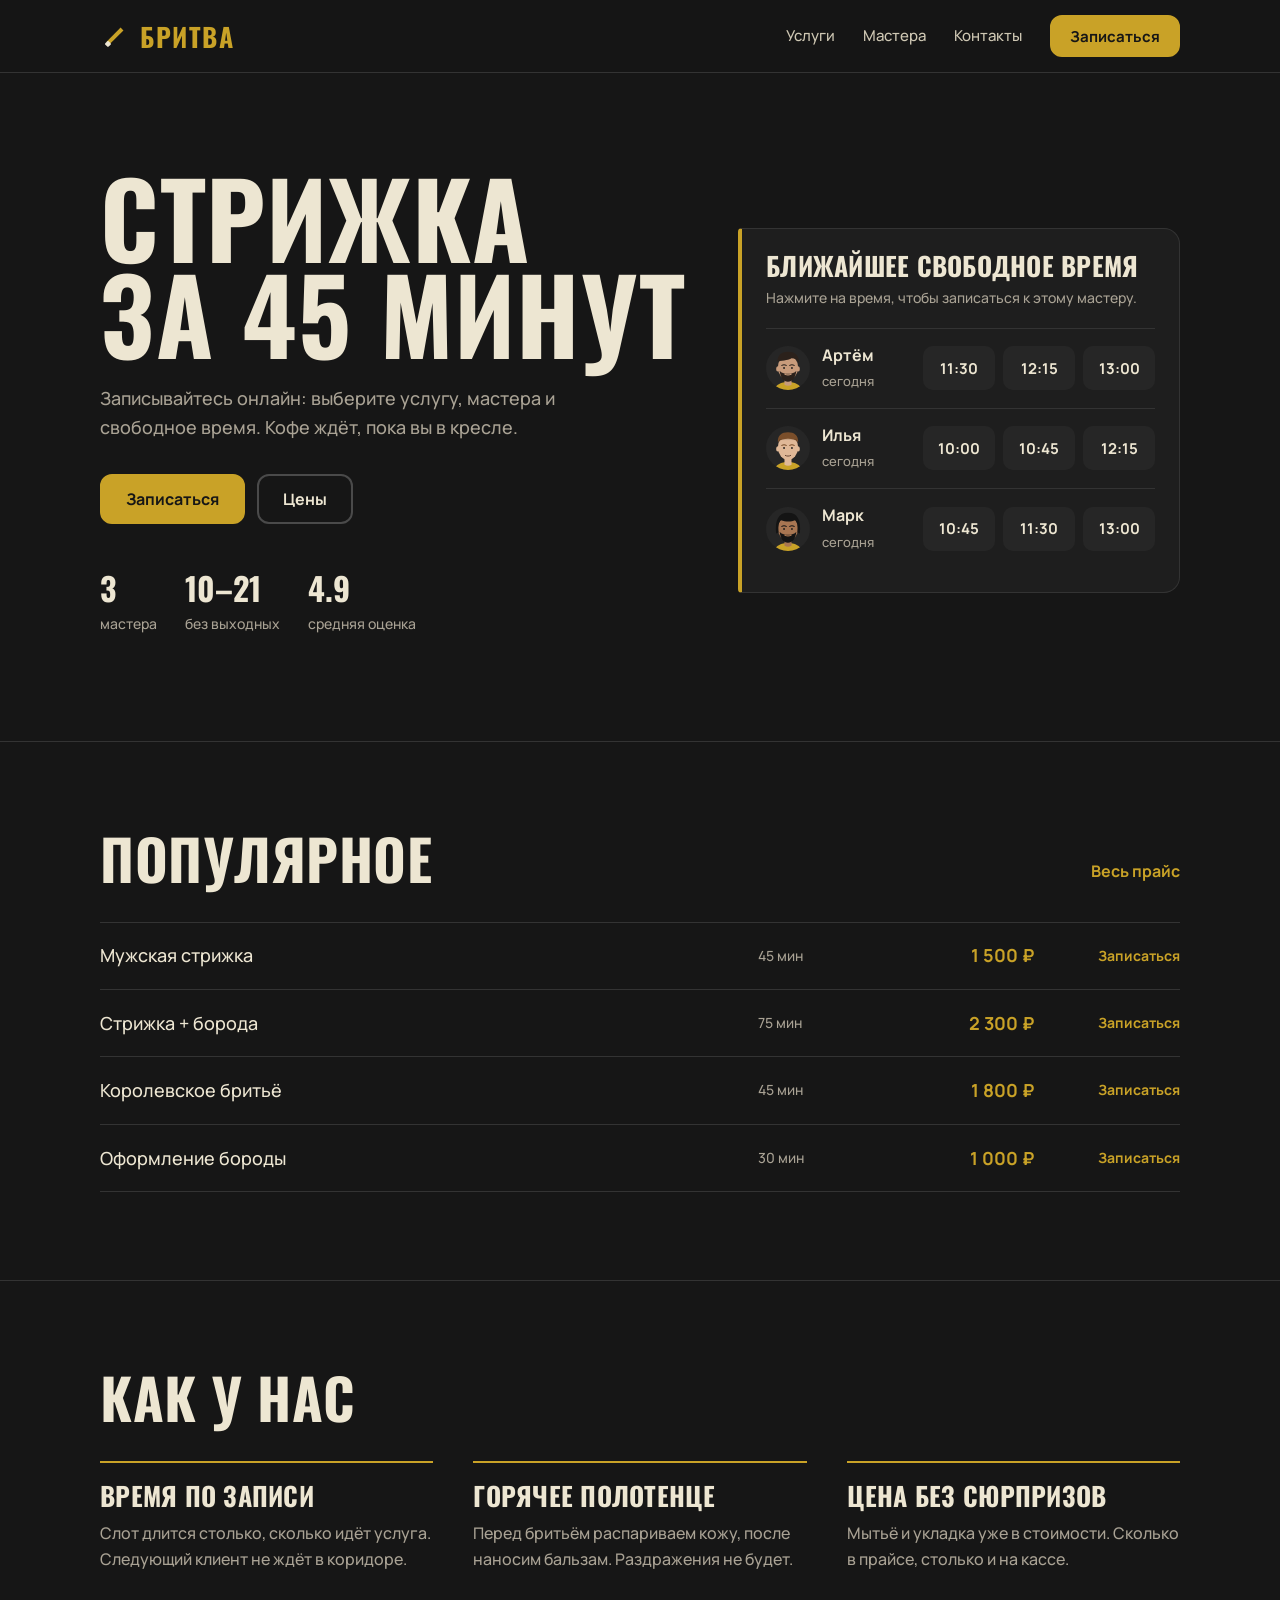
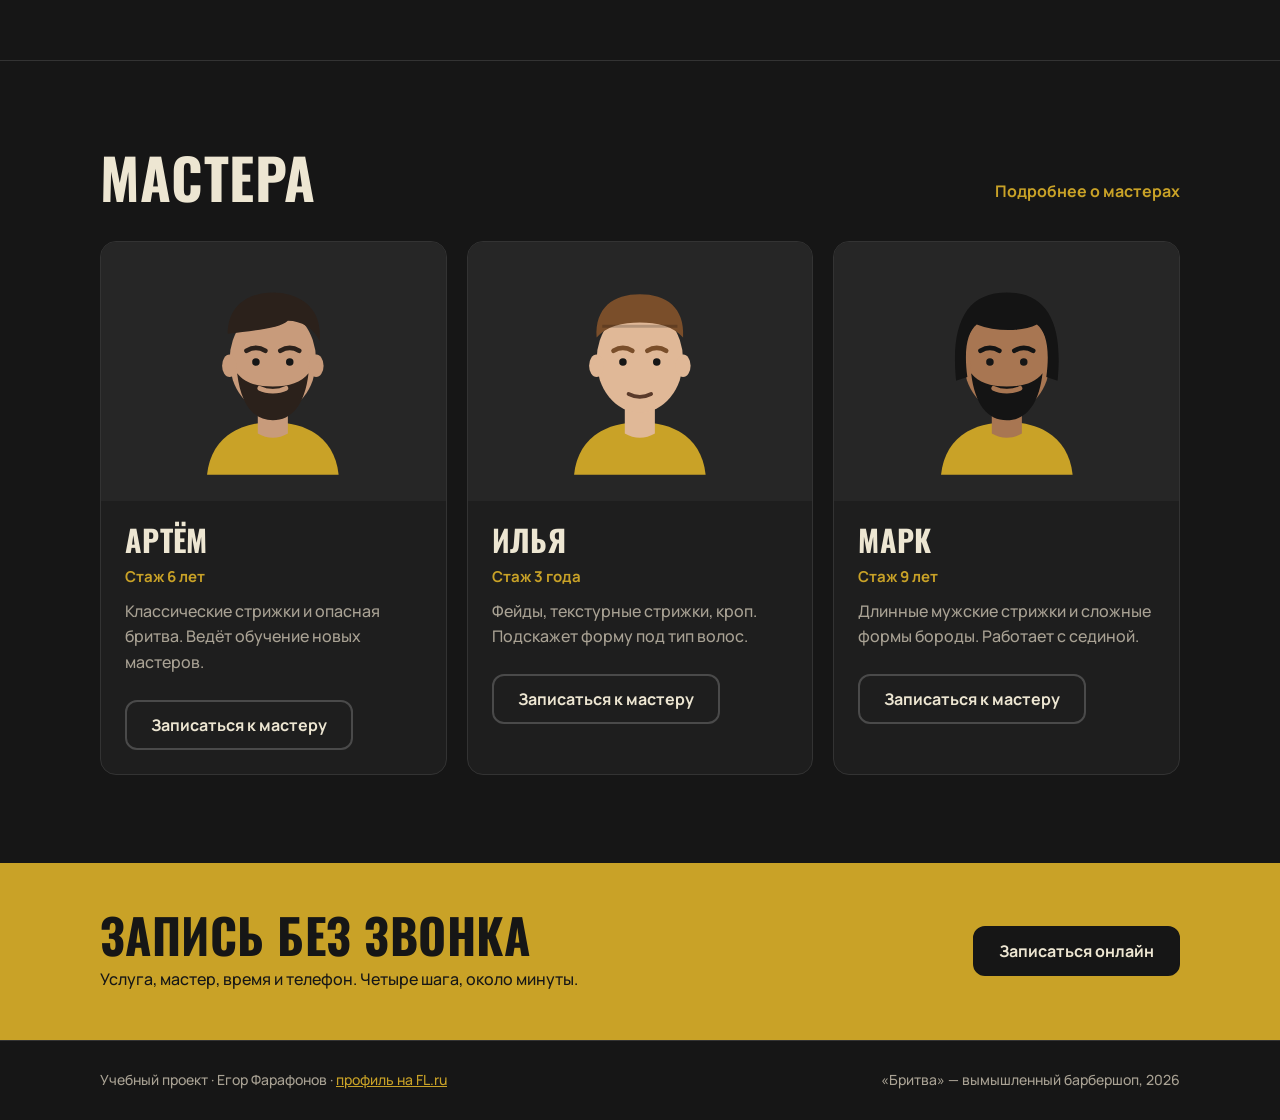
==== index.html @ c6be8986 "Initial commit: study portfolio project Co-Authored-By: Claude Opus 5.5 <noreply@anthropic.com>" ====
<!doctype html>
<html lang="ru">
<head>
<meta charset="utf-8">
<meta name="viewport" content="width=device-width, initial-scale=1">
<title>Бритва — барбершоп: мужские стрижки и бритьё</title>
<meta name="description" content="Барбершоп «Бритва»: мужские стрижки от 900 ₽, борода и королевское бритьё. Онлайн-запись к мастеру за минуту.">
<meta name="theme-color" content="#161616">
<link rel="canonical" href="https://xevorin.github.io/britva-barber/">
<meta property="og:type" content="website">
<meta property="og:locale" content="ru_RU">
<meta property="og:site_name" content="Бритва — барбершоп">
<meta property="og:title" content="Бритва — барбершоп: мужские стрижки и бритьё">
<meta property="og:description" content="Барбершоп «Бритва»: мужские стрижки от 900 ₽, борода и королевское бритьё. Онлайн-запись к мастеру за минуту.">
<meta property="og:url" content="https://xevorin.github.io/britva-barber/">
<meta property="og:image" content="https://xevorin.github.io/britva-barber/screenshot.png">
<link rel="icon" href="favicon.svg" type="image/svg+xml">
<link rel="preconnect" href="https://fonts.googleapis.com">
<link rel="preconnect" href="https://fonts.gstatic.com" crossorigin>
<link href="https://fonts.googleapis.com/css2?family=Oswald:wght@500;700&family=Manrope:wght@500;700&display=swap" rel="stylesheet">
<link rel="stylesheet" href="css/style.css">
<script src="js/app.js" defer></script>
</head>
<body>
<a class="skip" href="#main">К содержимому</a>
<header class="header">
  <div class="wrap header__in">
    <a class="logo" href="index.html" aria-current="page"><svg viewBox="0 0 64 64" aria-hidden="true"><path d="M14 44 L44 14 L50 20 L22 48 Z" fill="#C9A227"/><rect x="12" y="44" width="10" height="10" rx="2" transform="rotate(-45 17 49)" fill="#EDE6D2"/></svg><span>БРИТВА</span></a>
    <button class="burger" type="button" aria-expanded="false" aria-controls="nav" aria-label="Открыть меню"><span></span></button>
    <nav class="nav" id="nav" aria-label="Основное меню">
      <ul class="nav__list"><li><a class="nav__link" href="services.html">Услуги</a></li><li><a class="nav__link" href="masters.html">Мастера</a></li><li><a class="nav__link" href="contacts.html">Контакты</a></li></ul>
      <button type="button" class="btn" data-book>Записаться</button>
    </nav>
  </div>
</header>
<main id="main">
<section class="hero">
  <div class="wrap hero__grid">
    <div>
      <h1>Стрижка<br>за 45 минут</h1>
      <p class="hero__lead">Записывайтесь онлайн: выберите услугу, мастера и свободное время. Кофе ждёт, пока вы в кресле.</p>
      <div class="hero__actions">
        <button type="button" class="btn" data-book>Записаться</button>
        <a class="btn btn--ghost" href="services.html">Цены</a>
      </div>
      <ul class="hero__facts">
        <li><b>3</b><span>мастера</span></li>
        <li><b>10–21</b><span>без выходных</span></li>
        <li><b>4.9</b><span>средняя оценка</span></li>
      </ul>
    </div>
    <aside class="board" aria-labelledby="board-title">
      <h2 id="board-title" class="board__title">Ближайшее свободное время</h2>
      <p class="board__sub">Нажмите на время, чтобы записаться к этому мастеру.</p>
      <ul class="board__list" data-free-board></ul>
    </aside>
  </div>
</section>

<section class="section" aria-labelledby="popular-title">
  <div class="wrap">
    <div class="section__head">
      <h2 id="popular-title">Популярное</h2>
      <a class="link-more" href="services.html">Весь прайс</a>
    </div>
    <ul class="price-list" data-prices="popular"></ul>
  </div>
</section>

<section class="section" aria-labelledby="why-title">
  <div class="wrap">
    <div class="section__head"><h2 id="why-title">Как у нас</h2></div>
    <div class="rules">
      <article class="rule"><h3>Время по записи</h3><p>Слот длится столько, сколько идёт услуга. Следующий клиент не ждёт в коридоре.</p></article>
      <article class="rule"><h3>Горячее полотенце</h3><p>Перед бритьём распариваем кожу, после наносим бальзам. Раздражения не будет.</p></article>
      <article class="rule"><h3>Цена без сюрпризов</h3><p>Мытьё и укладка уже в стоимости. Сколько в прайсе, столько и на кассе.</p></article>
    </div>
  </div>
</section>

<section class="section" aria-labelledby="team-title">
  <div class="wrap">
    <div class="section__head"><h2 id="team-title">Мастера</h2><a class="link-more" href="masters.html">Подробнее о мастерах</a></div>
    <div class="cards" data-masters data-heading="h3"></div>
  </div>
</section>
<section class="band" aria-labelledby="band-title">
  <div class="wrap band__in">
    <div><h2 id="band-title">Запись без звонка</h2><p>Услуга, мастер, время и телефон. Четыре шага, около минуты.</p></div>
    <button type="button" class="btn" data-book>Записаться онлайн</button>
  </div>
</section>
</main>
<footer class="footer">
  <div class="wrap footer__in">
    <p>Учебный проект · Егор Фарафонов · <a href="https://www.fl.ru/users/farafonovegor07/">профиль на FL.ru</a></p>
    <p>«Бритва» — вымышленный барбершоп, <span data-year>2026</span></p>
  </div>
</footer>
<button type="button" class="btn sticky-cta" data-book>Записаться</button>
</body>
</html>
---- css/style.css ----
:root {
  --bg: #161616;
  --bg-2: #1e1e1e;
  --bg-3: #262626;
  --line: #333;
  --brass: #C9A227;
  --brass-2: #e0bb45;
  --cream: #EDE6D2;
  --grey: #A9A294;
  --err: #e07a5f;
  --display: "Oswald", "Arial Narrow", sans-serif;
  --body: "Manrope", system-ui, sans-serif;
  --radius: 12px;
  --wrap: 1160px;
}

*, *::before, *::after { box-sizing: border-box; }
html { -webkit-text-size-adjust: 100%; scroll-behavior: smooth; }
body {
  margin: 0;
  background: var(--bg);
  color: var(--cream);
  font: 500 16px/1.6 var(--body);
  overflow-x: hidden;
  min-height: 100vh;
  display: flex;
  flex-direction: column;
}
main { flex: 1; }
img, svg { display: block; max-width: 100%; }
a { color: var(--brass); }
h1, h2, h3 { margin: 0; font-family: var(--display); font-weight: 700; text-transform: uppercase; line-height: 1; letter-spacing: .01em; }
p { margin: 0; }
button { font: inherit; color: inherit; }
.price { font-family: var(--body); font-weight: 700; color: var(--brass); white-space: nowrap; }

:focus-visible { outline: 3px solid var(--brass); outline-offset: 3px; border-radius: 4px; }

.skip { position: absolute; left: -9999px; top: 8px; z-index: 100; background: var(--brass); color: var(--bg); padding: 10px 16px; border-radius: 8px; font-weight: 700; }
.skip:focus { left: 16px; }

.wrap { width: 100%; max-width: var(--wrap); margin: 0 auto; padding: 0 20px; }
@media (min-width: 768px) { .wrap { padding: 0 40px; } }

/* Buttons */
.btn {
  display: inline-flex; align-items: center; justify-content: center; gap: 8px;
  min-height: 48px; padding: 12px 24px; border-radius: var(--radius);
  border: 2px solid var(--brass); background: var(--brass); color: var(--bg);
  font: 700 16px var(--body); text-decoration: none; cursor: pointer;
  transition: background .2s, border-color .2s, color .2s, transform .2s;
}
.btn:hover { background: var(--brass-2); border-color: var(--brass-2); }
.btn:active { transform: translateY(1px); }
.btn--ghost { background: transparent; color: var(--cream); border-color: #4a4a4a; }
.btn--ghost:hover { background: transparent; border-color: var(--brass); color: var(--brass); }
.btn[disabled] { opacity: .4; cursor: not-allowed; }

/* Header */
.header { position: sticky; top: 0; z-index: 40; background: rgba(22,22,22,.94); backdrop-filter: blur(8px); border-bottom: 1px solid var(--line); }
.header__in { display: flex; align-items: center; justify-content: space-between; gap: 16px; min-height: 72px; }
.logo { display: flex; align-items: center; gap: 10px; font: 700 26px var(--display); letter-spacing: .06em; color: var(--brass); text-decoration: none; }
.logo svg { width: 30px; height: 30px; }
.nav { display: flex; align-items: center; gap: 28px; }
.nav__list { display: flex; gap: 28px; list-style: none; margin: 0; padding: 0; }
.nav__link { position: relative; color: #CFC8B4; text-decoration: none; font-size: 15px; padding: 6px 0; }
.nav__link:hover { color: var(--cream); }
.nav__link[aria-current="page"] { color: var(--brass); }
.nav__link[aria-current="page"]::after { content: ""; position: absolute; left: 0; right: 0; bottom: 0; height: 2px; background: var(--brass); }
.nav .btn { min-height: 42px; padding: 8px 18px; font-size: 15px; }
.burger { display: none; width: 48px; height: 48px; border: 1px solid var(--line); background: transparent; border-radius: 10px; cursor: pointer; position: relative; }
.burger span, .burger span::before, .burger span::after { position: absolute; left: 13px; width: 20px; height: 2px; background: var(--cream); content: ""; transition: transform .25s, opacity .25s; }
.burger span { top: 22px; }
.burger span::before { left: 0; top: -7px; }
.burger span::after { left: 0; top: 7px; }
.burger[aria-expanded="true"] span { background: transparent; }
.burger[aria-expanded="true"] span::before { transform: translateY(7px) rotate(45deg); }
.burger[aria-expanded="true"] span::after { transform: translateY(-7px) rotate(-45deg); }

@media (max-width: 767px) {
  .burger { display: block; }
  .nav { position: fixed; inset: 73px 0 auto 0; flex-direction: column; align-items: stretch; gap: 0; padding: 8px 20px 24px; background: var(--bg); border-bottom: 1px solid var(--line); transform: translateY(-8px); opacity: 0; visibility: hidden; transition: opacity .2s, transform .2s, visibility .2s; }
  .nav.is-open { transform: none; opacity: 1; visibility: visible; }
  .nav__list { flex-direction: column; gap: 0; }
  .nav__link { display: block; padding: 14px 0; font-size: 18px; border-bottom: 1px solid var(--line); }
  .nav__link[aria-current="page"]::after { display: none; }
  .nav .btn { margin-top: 16px; min-height: 48px; }
}

/* Hero */
.hero { padding: 64px 0 56px; position: relative; overflow: hidden; }
.hero__grid { display: grid; gap: 40px; align-items: center; }
@media (min-width: 960px) { .hero { padding: 96px 0 88px; } .hero__grid { grid-template-columns: 1.15fr .85fr; } }
.hero h1 { font-size: clamp(48px, 10vw, 104px); line-height: .92; }
.hero__lead { margin-top: 24px; max-width: 460px; color: var(--grey); font-size: 18px; }
.hero__actions { display: flex; flex-wrap: wrap; gap: 12px; margin-top: 32px; }
.hero__facts { display: flex; flex-wrap: wrap; gap: 28px; margin-top: 40px; padding: 0; list-style: none; }
.hero__facts b { display: block; font: 700 32px var(--display); color: var(--cream); }
.hero__facts span { color: var(--grey); font-size: 14px; }
.board { background: var(--bg-2); border: 1px solid var(--line); border-left: 4px solid var(--brass); border-radius: 4px 16px 16px 4px; padding: 24px; }
.board__title { font-size: 26px; color: var(--cream); }
.board__sub { color: var(--grey); font-size: 14px; margin-top: 8px; }
.board__list { list-style: none; margin: 18px 0 0; padding: 0; }
.board__row { display: grid; gap: 10px; padding: 14px 0; border-top: 1px solid var(--line); }
.board__who { display: flex; align-items: center; gap: 12px; }
.board__who b { display: block; }
.board__who small { color: var(--grey); font-size: 13px; }
.board__slots { display: grid; grid-template-columns: repeat(3, 1fr); gap: 8px; }
.board .slot { background: var(--bg-3); }
.board .slot:hover { background: var(--brass); color: var(--bg); }
@media (min-width: 480px) { .board__row { grid-template-columns: 1fr auto; align-items: center; } .board__slots { grid-template-columns: repeat(3, 72px); } }

/* Sections */
.section { padding: 64px 0; border-top: 1px solid var(--line); }
@media (min-width: 768px) { .section { padding: 88px 0; } }
.section__head { display: flex; flex-wrap: wrap; justify-content: space-between; align-items: end; gap: 16px; margin-bottom: 36px; }
.section h2 { font-size: clamp(34px, 6vw, 56px); }
.section__sub { color: var(--grey); max-width: 460px; }
.link-more { color: var(--brass); font-weight: 700; text-decoration: none; border-bottom: 1px solid transparent; }
.link-more:hover { border-color: var(--brass); }

.page-head { padding: 56px 0 40px; }
.page-head h1 { font-size: clamp(44px, 9vw, 88px); }
.page-head p { margin-top: 18px; color: var(--grey); max-width: 520px; font-size: 18px; }

/* Price list */
.price-list { list-style: none; margin: 0; padding: 0; border-top: 1px solid var(--line); }
.price-row { display: grid; grid-template-columns: 1fr auto; gap: 4px 16px; align-items: center; padding: 18px 0; border-bottom: 1px solid var(--line); }
.price-row__name { font-size: 18px; color: var(--cream); }
.price-row__meta { grid-column: 1; color: var(--grey); font-size: 14px; }
.price-row .price { grid-row: 1 / span 2; grid-column: 2; font-size: 18px; text-align: right; }
.price-row__book { grid-column: 1 / -1; justify-self: start; margin-top: 6px; background: none; border: 0; padding: 4px 0; color: var(--brass); font-weight: 700; cursor: pointer; font-size: 14px; }
.price-row__book:hover { text-decoration: underline; }
@media (min-width: 768px) {
  .price-row { grid-template-columns: 1fr 140px 120px 130px; }
  .price-row__meta { grid-column: 2; grid-row: 1; }
  .price-row .price { grid-row: 1; grid-column: 3; grid-row-end: auto; }
  .price-row__book { grid-column: 4; grid-row: 1; justify-self: end; margin: 0; }
}

.groups { display: grid; gap: 56px; }
.group h2 { font-size: clamp(30px, 5vw, 44px); margin-bottom: 8px; }
.group > p { color: var(--grey); margin-bottom: 20px; }

/* Cards */
.cards { display: grid; gap: 20px; grid-template-columns: 1fr; }
@media (min-width: 720px) { .cards { grid-template-columns: repeat(3, 1fr); } }
.card { background: var(--bg-2); border: 1px solid var(--line); border-radius: 16px; padding: 28px; display: flex; flex-direction: column; gap: 14px; }
.card h3 { font-size: 26px; }
.card p { color: var(--grey); }
.rules { display: grid; gap: 32px; }
@media (min-width: 720px) { .rules { grid-template-columns: repeat(3, 1fr); gap: 40px; } }
.rule { border-top: 2px solid var(--brass); padding-top: 20px; }
.rule h3 { font-size: 26px; margin-bottom: 12px; }
.rule p { color: var(--grey); max-width: 34ch; }

/* Masters */
.master { background: var(--bg-2); border: 1px solid var(--line); border-radius: 16px; overflow: hidden; display: flex; flex-direction: column; }
.master__ava { background: var(--bg-3); aspect-ratio: 4 / 3; display: grid; place-items: center; }
.master__ava svg { width: 62%; height: 80%; }
.master__body { padding: 24px; display: flex; flex-direction: column; gap: 10px; flex: 1; }
.master h3 { font-size: 30px; }
.master h2 { font-size: 32px; }
.master__exp { color: var(--brass); font-weight: 700; font-size: 15px; }
.master__spec { color: var(--grey); }
.master__tags { display: flex; flex-wrap: wrap; gap: 8px; padding: 0; margin: 4px 0 0; list-style: none; }
.master__tags li { font-size: 13px; padding: 4px 10px; border: 1px solid var(--line); border-radius: 6px; color: #CFC8B4; }
.master .btn { margin-top: auto; align-self: flex-start; }
.master__body > .btn { margin-top: 14px; }

/* Contacts */
.contacts { display: grid; gap: 32px; }
@media (min-width: 900px) { .contacts { grid-template-columns: .9fr 1.1fr; } }
.contact-list { list-style: none; padding: 0; margin: 0; border-top: 1px solid var(--line); }
.contact-list li { padding: 18px 0; border-bottom: 1px solid var(--line); }
.contact-list h2 { font: 700 15px var(--body); text-transform: none; color: var(--grey); margin-bottom: 6px; }
.contact-list p, .contact-list a { font-size: 20px; color: var(--cream); text-decoration: none; }
.contact-list a:hover { color: var(--brass); }
.hours { display: grid; grid-template-columns: auto auto; justify-content: start; gap: 2px 24px; font-size: 18px; }
.hours dt { color: var(--grey); }
.hours dd { margin: 0; }
.map { border-radius: 16px; overflow: hidden; border: 1px solid var(--line); min-height: 360px; background: var(--bg-2); }
.map iframe { width: 100%; height: 100%; min-height: 360px; border: 0; filter: grayscale(.85) contrast(.95); }
.map-link { display: inline-block; margin-top: 12px; font-size: 14px; }

/* CTA band */
.band { background: var(--brass); color: var(--bg); padding: 48px 0; }
.band__in { display: flex; flex-wrap: wrap; justify-content: space-between; align-items: center; gap: 20px; }
.band h2 { font-size: clamp(30px, 5vw, 48px); }
.band p { margin-top: 8px; }
.band .btn { background: var(--bg); color: var(--cream); border-color: var(--bg); }
.band .btn:hover { background: #000; border-color: #000; }
.band .btn:focus-visible { outline-color: var(--bg); }

/* Footer */
.footer { border-top: 1px solid var(--line); padding: 28px 0; color: var(--grey); font-size: 14px; }
.footer__in { display: flex; flex-wrap: wrap; justify-content: space-between; gap: 12px; }
@media (max-width: 767px) { .footer { padding-bottom: 104px; } }

/* Sticky mobile CTA */
.sticky-cta { display: none; }
@media (max-width: 767px) {
  .sticky-cta { display: flex; position: fixed; left: 12px; right: 12px; bottom: 12px; z-index: 30; width: auto; min-height: 56px; font-size: 17px; box-shadow: 0 12px 30px rgba(0,0,0,.5); }
}

/* Modal */
body.modal-open { overflow: hidden; }
.modal { position: fixed; inset: 0; z-index: 60; display: none; align-items: center; justify-content: center; padding: 16px; }
.modal.is-open { display: flex; }
.modal__backdrop { position: absolute; inset: 0; background: rgba(0,0,0,.72); animation: fade .2s ease; }
.modal__box { position: relative; width: 100%; max-width: 560px; max-height: calc(100vh - 32px); max-height: calc(100dvh - 32px); overflow-y: auto; background: var(--bg); border: 1px solid var(--line); border-radius: 20px; padding: 28px 24px 24px; animation: pop .25s ease; }
@media (min-width: 600px) { .modal__box { padding: 36px; } }
.modal__close { position: absolute; top: 12px; right: 12px; width: 44px; height: 44px; border: 0; background: var(--bg-3); border-radius: 50%; cursor: pointer; font-size: 22px; line-height: 1; color: var(--cream); }
.modal__close:hover { background: #333; }
.modal__title { font-size: 30px; color: var(--brass); padding-right: 48px; }
.steps { display: flex; gap: 6px; list-style: none; padding: 0; margin: 16px 0 22px; }
.steps li { flex: 1; height: 4px; border-radius: 2px; background: var(--bg-3); }
.steps li.is-done { background: var(--brass); }
.step-label { font-size: 14px; color: var(--grey); margin-bottom: 4px; }
.step-title { font: 700 22px var(--display); text-transform: uppercase; margin-bottom: 16px; }
.demo-note { margin-top: 18px; font-size: 13px; color: var(--grey); padding: 10px 12px; border: 1px dashed #4a4a4a; border-radius: 10px; }

.opts { display: grid; gap: 8px; border: 0; padding: 0; margin: 0; }
.opts legend { padding: 0; }
.opt-group { font: 700 14px var(--body); color: var(--grey); margin: 12px 0 2px; }
.opt { position: relative; }
.opt input { position: absolute; opacity: 0; width: 1px; height: 1px; }
.opt label { display: flex; align-items: center; gap: 12px; justify-content: space-between; padding: 12px 14px; border-radius: 12px; background: var(--bg-2); border: 2px solid transparent; cursor: pointer; transition: border-color .15s, background .15s; }
.opt label:hover { background: var(--bg-3); }
.opt input:checked + label { border-color: var(--brass); }
.opt input:focus-visible + label { outline: 3px solid var(--brass); outline-offset: 2px; }
.opt__main { display: flex; align-items: center; gap: 12px; min-width: 0; }
.opt__text b { display: block; font-weight: 700; }
.opt__text small { color: var(--grey); font-size: 13px; }
.opt__ava { width: 44px; height: 44px; border-radius: 50%; flex: none; overflow: hidden; background: var(--bg-3); }

.days { display: flex; gap: 8px; overflow-x: auto; padding: 4px 2px 10px; margin: 0 -2px 8px; scrollbar-width: thin; }
.day { flex: none; min-width: 64px; padding: 10px 6px; border-radius: 12px; border: 2px solid transparent; background: var(--bg-2); cursor: pointer; text-align: center; line-height: 1.2; }
.day small { display: block; color: var(--grey); font-size: 12px; }
.day b { display: block; font: 700 22px var(--display); }
.day[aria-pressed="true"] { border-color: var(--brass); }
.slots { display: grid; grid-template-columns: repeat(auto-fill, minmax(76px, 1fr)); gap: 8px; }
.slot { min-height: 44px; border-radius: 10px; border: 2px solid transparent; background: var(--bg-2); cursor: pointer; font: 700 15px var(--body); }
.slot:hover:not([disabled]) { background: var(--bg-3); }
.slot[aria-pressed="true"] { background: var(--brass); color: var(--bg); }
.slot[disabled] { color: #5c5850; text-decoration: line-through; cursor: not-allowed; background: #1a1a1a; }
.legend { display: flex; gap: 16px; font-size: 13px; color: var(--grey); margin-top: 10px; }

.field { display: grid; gap: 6px; margin-bottom: 14px; }
.field label { font-weight: 700; font-size: 14px; }
.field input { min-height: 50px; padding: 12px 14px; border-radius: 12px; border: 2px solid #3a3a3a; background: var(--bg-2); color: var(--cream); font: 500 16px var(--body); }
.field input:focus { border-color: var(--brass); outline: none; }
.field input:focus-visible { outline: 3px solid var(--brass); outline-offset: 2px; }
.field input[aria-invalid="true"] { border-color: var(--err); }
.field__err { color: var(--err); font-size: 13px; min-height: 18px; }

.modal__nav { display: flex; gap: 10px; justify-content: space-between; margin-top: 22px; }
.modal__nav .btn { flex: 1; }

.summary { list-style: none; padding: 0; margin: 0; border-top: 1px solid var(--line); }
.summary li { display: flex; justify-content: space-between; gap: 16px; padding: 12px 0; border-bottom: 1px solid var(--line); }
.summary span { color: var(--grey); }
.summary b { text-align: right; }
.done-mark { width: 64px; height: 64px; border-radius: 50%; background: var(--brass); display: grid; place-items: center; margin: 22px 0 18px; }
.step-title:focus { outline: none; }
.done-mark svg { width: 30px; }

@keyframes fade { from { opacity: 0; } }
@keyframes pop { from { opacity: 0; transform: translateY(12px) scale(.98); } }

.visually-hidden { position: absolute !important; width: 1px; height: 1px; overflow: hidden; clip: rect(0 0 0 0); white-space: nowrap; }

@media (prefers-reduced-motion: reduce) {
  html { scroll-behavior: auto; }
  *, *::before, *::after { animation-duration: .01ms !important; animation-iteration-count: 1 !important; transition-duration: .01ms !important; }
}
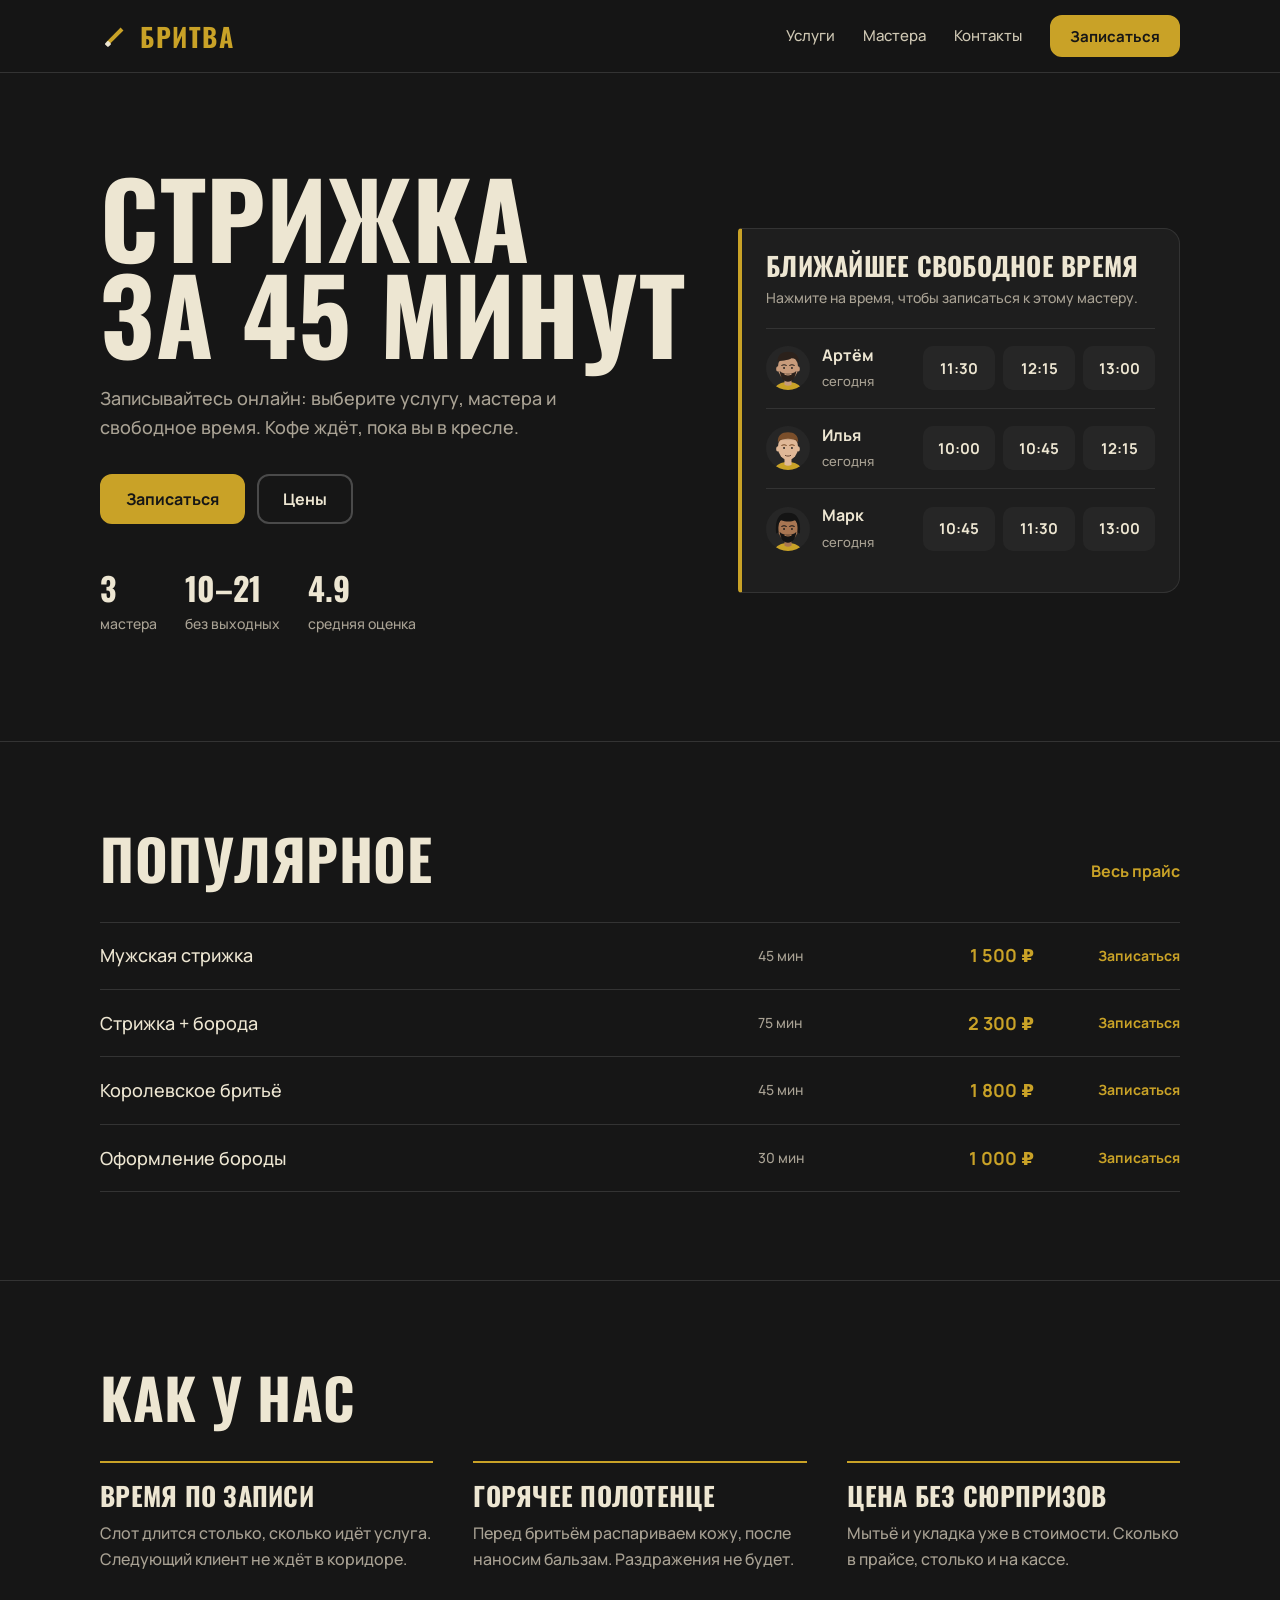
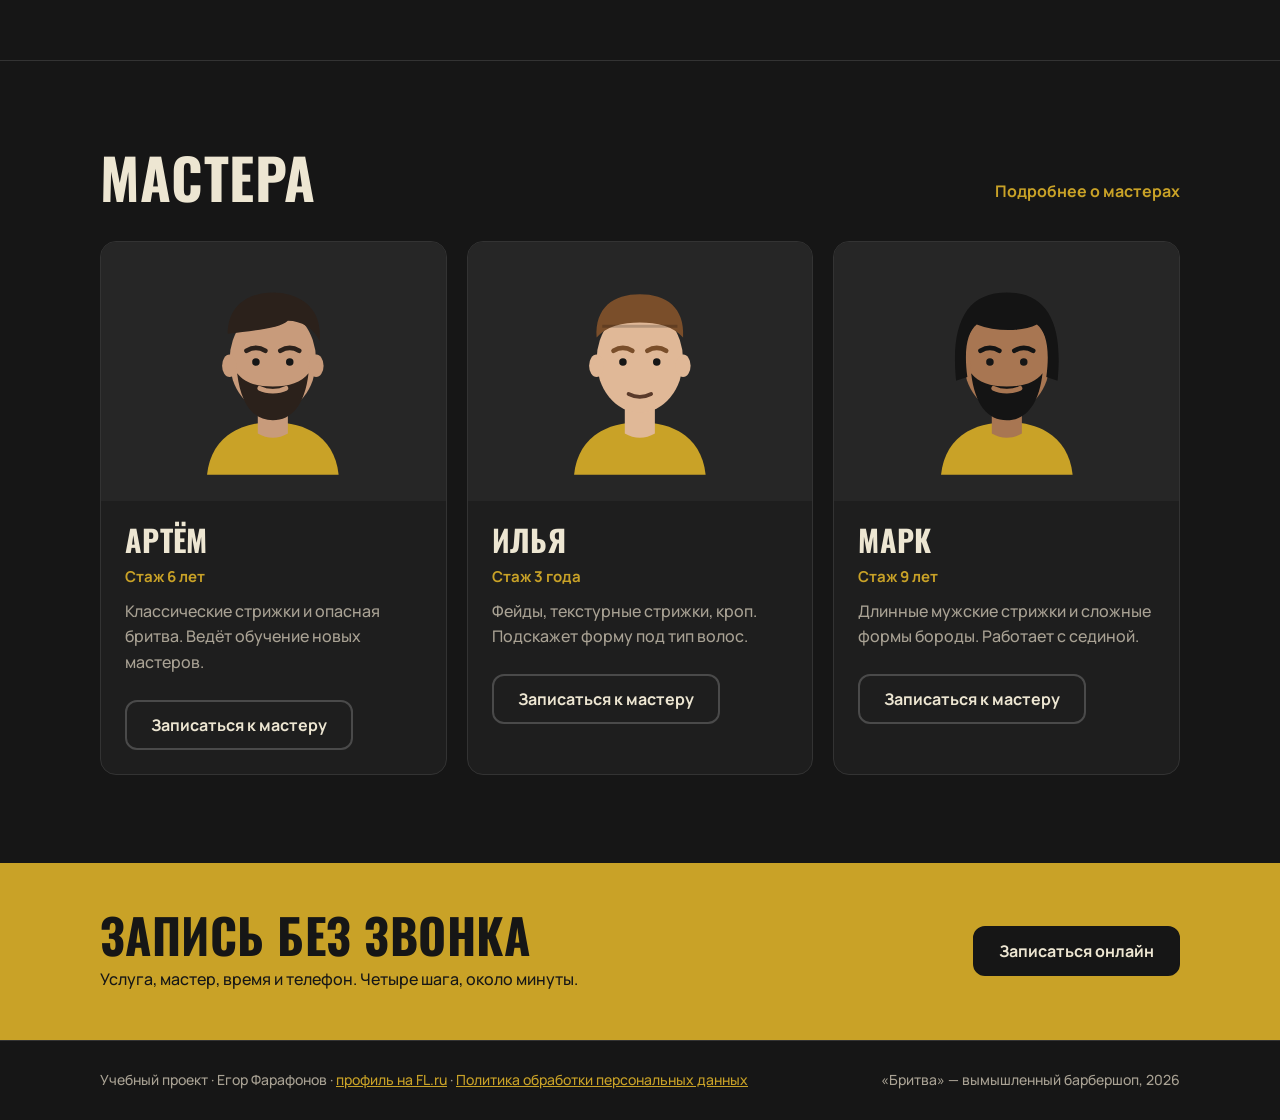
==== commit 0f78bcc1: "Self-host fonts, add consent and privacy pages Drop Google Fonts: woff2 files (OFL) now ship with th" ====
--- a/index.html
+++ b/index.html
@@ -15,9 +15,7 @@
 <meta property="og:url" content="https://xevorin.github.io/britva-barber/">
 <meta property="og:image" content="https://xevorin.github.io/britva-barber/screenshot.png">
 <link rel="icon" href="favicon.svg" type="image/svg+xml">
-<link rel="preconnect" href="https://fonts.googleapis.com">
-<link rel="preconnect" href="https://fonts.gstatic.com" crossorigin>
-<link href="https://fonts.googleapis.com/css2?family=Oswald:wght@500;700&family=Manrope:wght@500;700&display=swap" rel="stylesheet">
+<link rel="stylesheet" href="fonts/fonts.css">
 <link rel="stylesheet" href="css/style.css">
 <script src="js/app.js" defer></script>
 </head>
@@ -93,7 +91,7 @@
 </main>
 <footer class="footer">
   <div class="wrap footer__in">
-    <p>Учебный проект · Егор Фарафонов · <a href="https://www.fl.ru/users/farafonovegor07/">профиль на FL.ru</a></p>
+    <p>Учебный проект · Егор Фарафонов · <a href="https://www.fl.ru/users/farafonovegor07/">профиль на FL.ru</a> · <a href="privacy.html">Политика обработки персональных данных</a></p>
     <p>«Бритва» — вымышленный барбершоп, <span data-year>2026</span></p>
   </div>
 </footer>
--- a/fonts/fonts.css
+++ b/fonts/fonts.css
@@ -0,0 +1,41 @@
+/* Self-hosted fonts (SIL Open Font License 1.1), files from @fontsource-variable 5.3.0 */
+
+/* oswald-cyrillic-wght-normal */
+@font-face {
+  font-family: 'Oswald';
+  font-style: normal;
+  font-display: swap;
+  font-weight: 200 700;
+  src: url(./oswald-cyrillic-wght-normal.woff2) format('woff2-variations');
+  unicode-range: U+0301,U+0400-045F,U+0490-0491,U+04B0-04B1,U+2116;
+}
+
+/* oswald-latin-wght-normal */
+@font-face {
+  font-family: 'Oswald';
+  font-style: normal;
+  font-display: swap;
+  font-weight: 200 700;
+  src: url(./oswald-latin-wght-normal.woff2) format('woff2-variations');
+  unicode-range: U+0000-00FF,U+0131,U+0152-0153,U+02BB-02BC,U+02C6,U+02DA,U+02DC,U+0304,U+0308,U+0329,U+2000-206F,U+20AC,U+2122,U+2191,U+2193,U+2212,U+2215,U+FEFF,U+FFFD;
+}
+
+/* manrope-cyrillic-wght-normal */
+@font-face {
+  font-family: 'Manrope';
+  font-style: normal;
+  font-display: swap;
+  font-weight: 200 800;
+  src: url(./manrope-cyrillic-wght-normal.woff2) format('woff2-variations');
+  unicode-range: U+0301,U+0400-045F,U+0490-0491,U+04B0-04B1,U+2116;
+}
+
+/* manrope-latin-wght-normal */
+@font-face {
+  font-family: 'Manrope';
+  font-style: normal;
+  font-display: swap;
+  font-weight: 200 800;
+  src: url(./manrope-latin-wght-normal.woff2) format('woff2-variations');
+  unicode-range: U+0000-00FF,U+0131,U+0152-0153,U+02BB-02BC,U+02C6,U+02DA,U+02DC,U+0304,U+0308,U+0329,U+2000-206F,U+20AC,U+2122,U+2191,U+2193,U+2212,U+2215,U+FEFF,U+FFFD;
+}
--- a/css/style.css
+++ b/css/style.css
@@ -274,3 +274,9 @@
   html { scroll-behavior: auto; }
   *, *::before, *::after { animation-duration: .01ms !important; animation-iteration-count: 1 !important; transition-duration: .01ms !important; }
 }
+
+/* consent checkbox in booking */
+.field--check { display: grid; grid-template-columns: 22px 1fr; gap: 10px; align-items: start; }
+.field--check input { width: 20px; height: 20px; min-height: 0; padding: 0; margin: 2px 0 0; border-radius: 4px; accent-color: var(--brass); }
+.field--check label { font-size: 14px; line-height: 1.45; text-transform: none; letter-spacing: 0; font-family: var(--body); }
+.field--check .field__err { grid-column: 1 / -1; }
